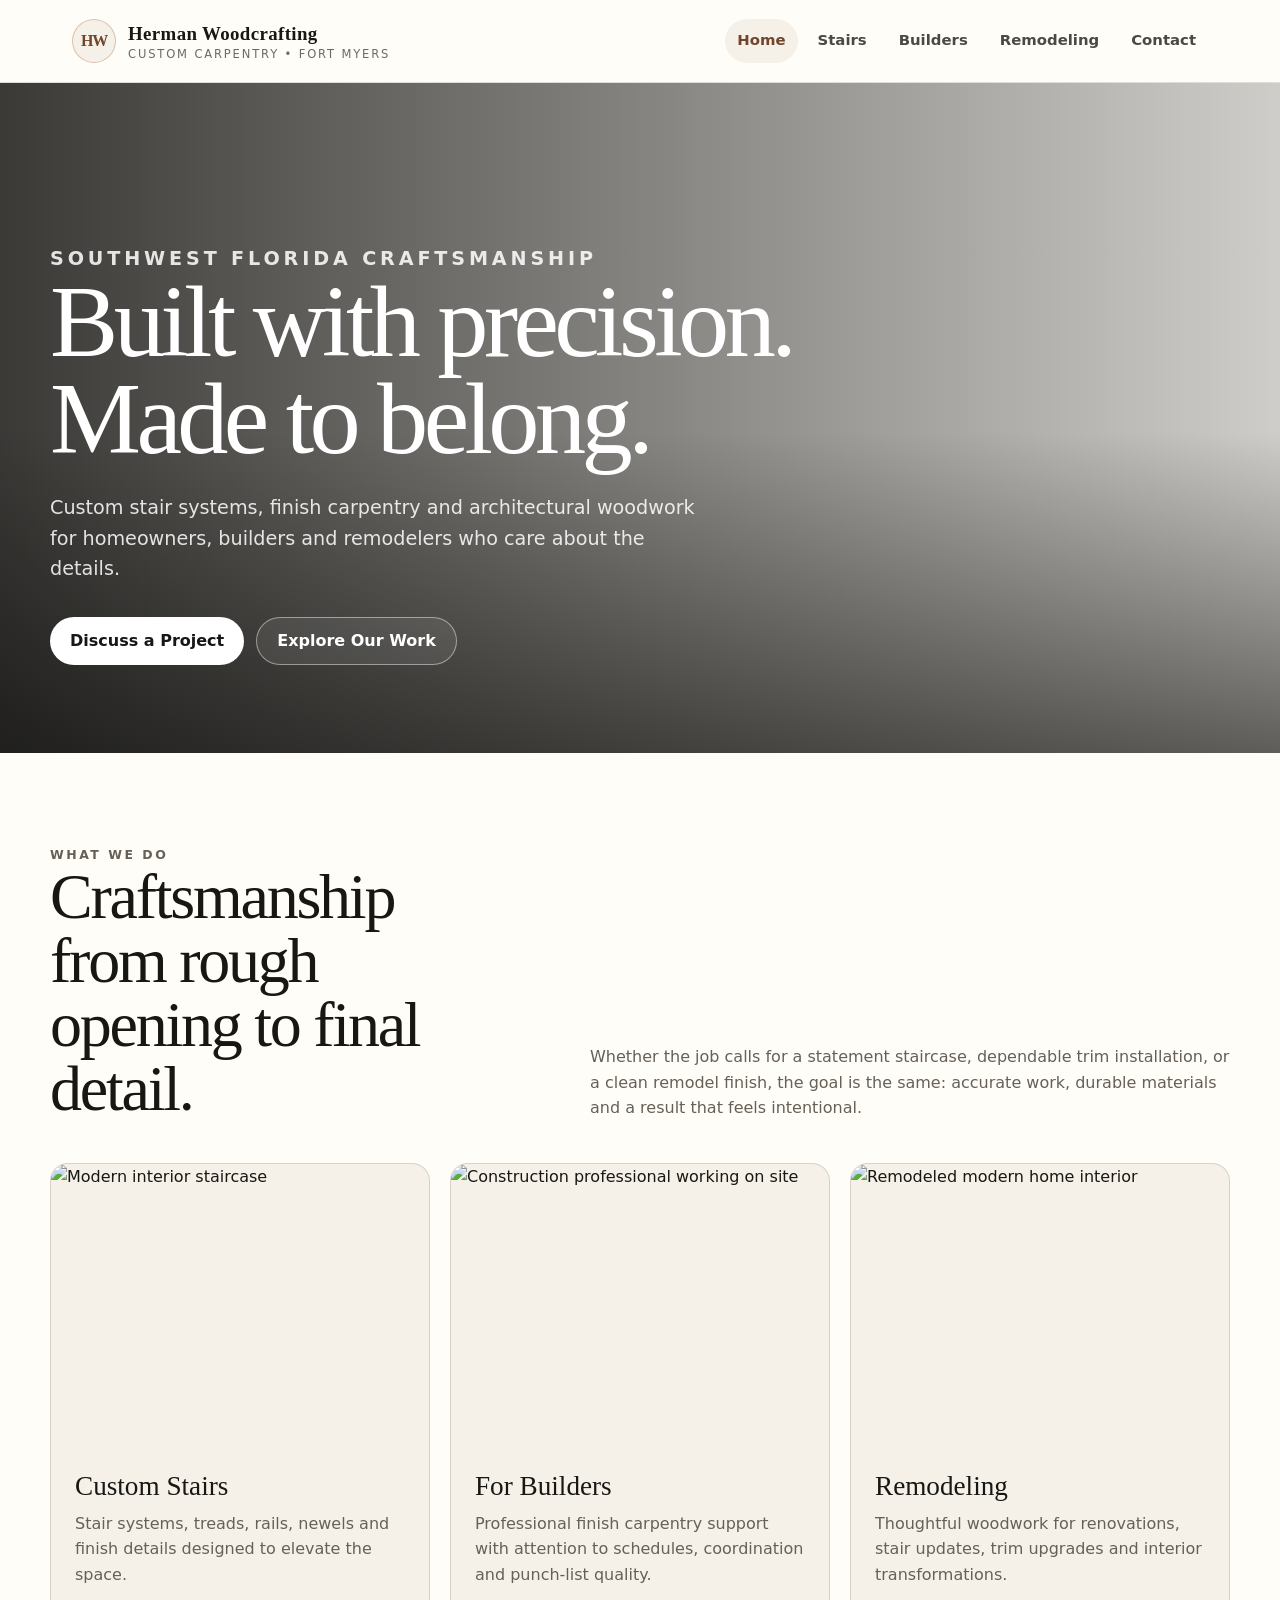
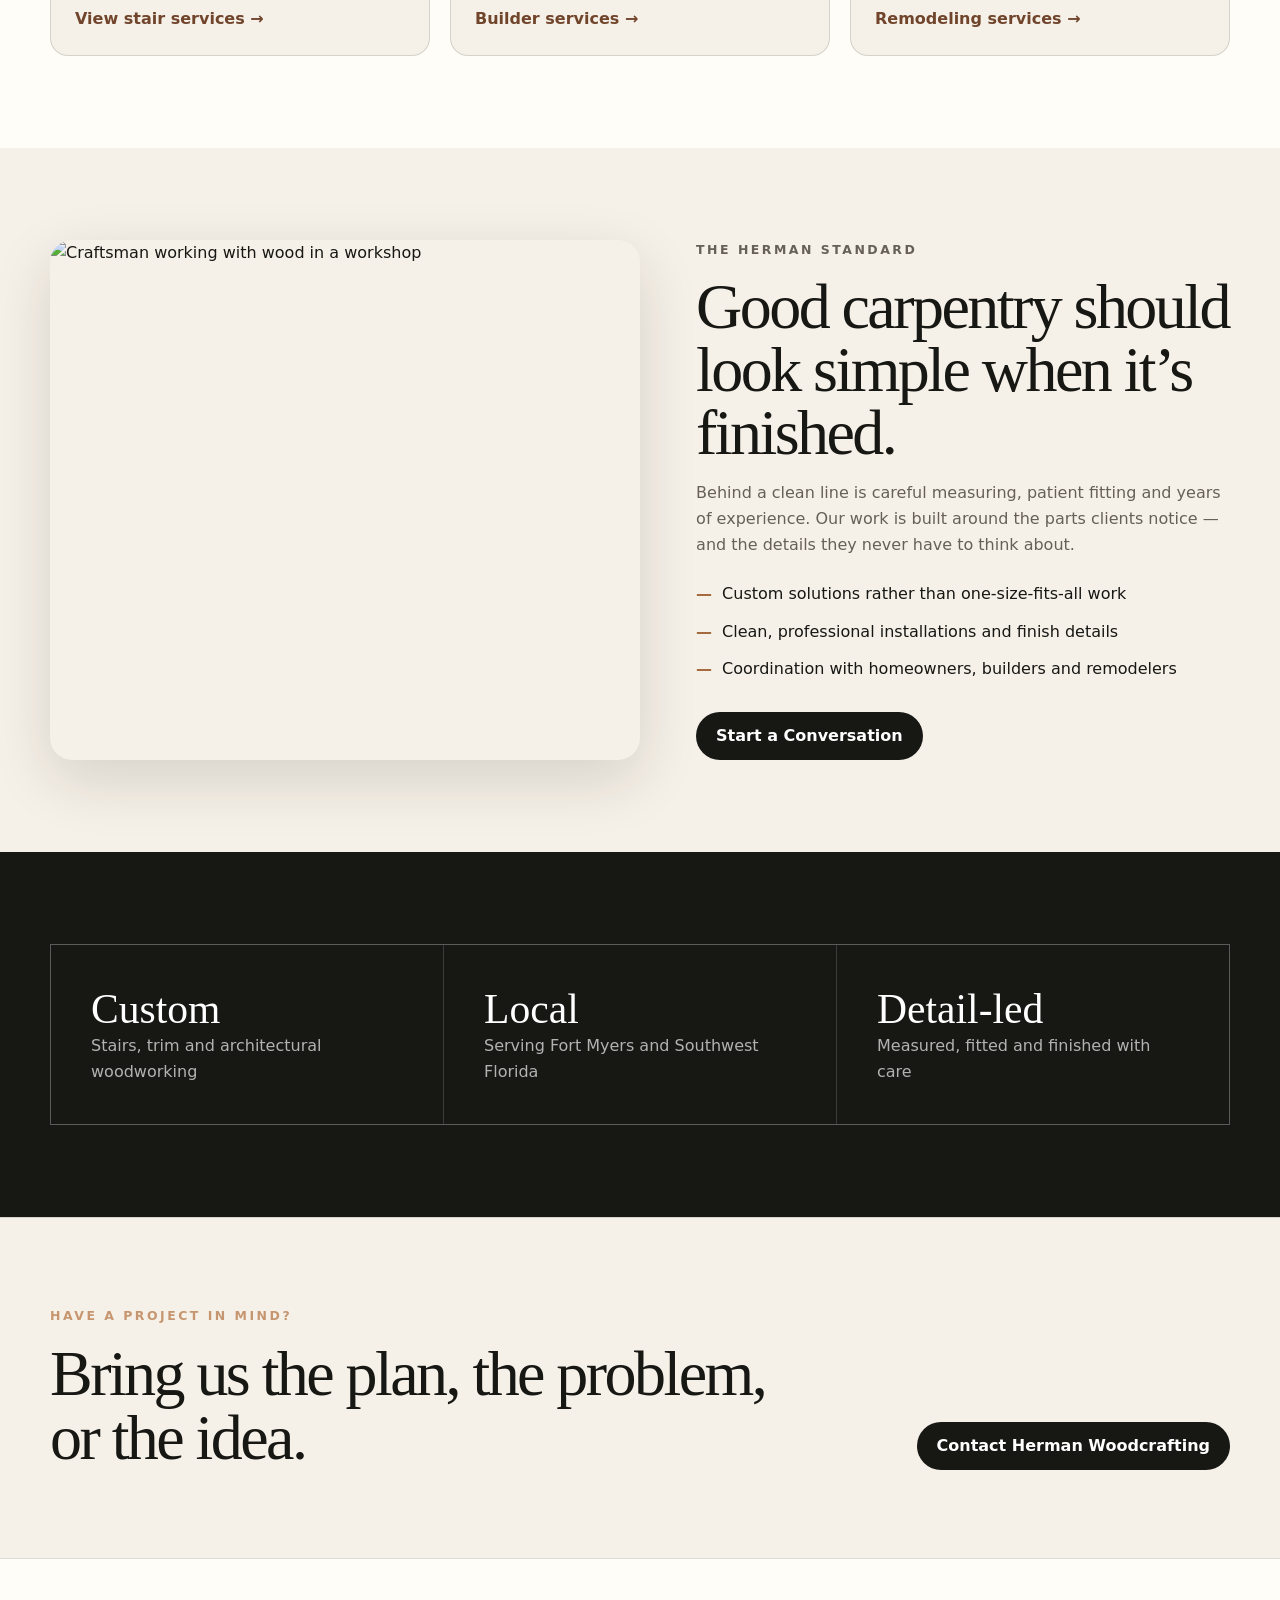
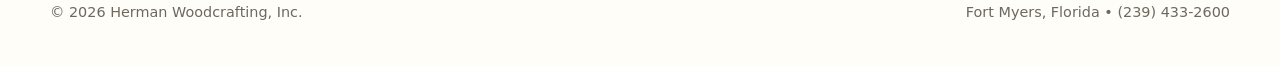
==== index.html @ d4869a50 "added orig files added pages" ====
<!doctype html>
<html lang="en">
<head>
  <meta charset="utf-8">
  <meta name="viewport" content="width=device-width, initial-scale=1">
  <meta name="description" content="Herman Woodcrafting — custom stairs, finish carpentry and woodworking in Southwest Florida.">
  <title>Herman Woodcrafting | Custom Stairs & Finish Carpentry</title>
  <link rel="stylesheet" href="styles.css">
</head>
<body>
<header class="site-header">
  <div class="header-inner">
    <a class="brand" href="index.html" aria-label="Herman Woodcrafting home">
      <span class="brand-mark">HW</span>
      <span class="brand-copy"><strong>Herman Woodcrafting</strong><span>Custom Carpentry • Fort Myers</span></span>
    </a>
    <button class="menu-btn" aria-label="Toggle navigation" aria-expanded="false">Menu</button>
    <nav class="nav" aria-label="Primary navigation">
      <a class="active" href="index.html">Home</a><a href="stairs.html">Stairs</a><a href="builders.html">Builders</a><a href="remodeling.html">Remodeling</a><a href="contact.html">Contact</a>
    </nav>
  </div>
</header>

<main>
  <section class="hero">
    <div class="hero-inner">
      <p class="eyebrow">Southwest Florida craftsmanship</p>
      <h1>Built with precision. Made to belong.</h1>
      <p>Custom stair systems, finish carpentry and architectural woodwork for homeowners, builders and remodelers who care about the details.</p>
      <div class="cta-row"><a class="btn btn-primary" href="contact.html">Discuss a Project</a><a class="btn btn-secondary" href="stairs.html">Explore Our Work</a></div>
    </div>
  </section>

  <section class="section">
    <div class="section-inner">
      <div class="section-head"><div><p class="eyebrow">What we do</p><h2>Craftsmanship from rough opening to final detail.</h2></div><p>Whether the job calls for a statement staircase, dependable trim installation, or a clean remodel finish, the goal is the same: accurate work, durable materials and a result that feels intentional.</p></div>
      <div class="grid-3">
        <article class="card"><img class="card-img" src="https://images.unsplash.com/photo-1600566753190-17f0baa2a6c3?auto=format&fit=crop&w=1200&q=82" alt="Modern interior staircase"><div class="card-body"><h3>Custom Stairs</h3><p>Stair systems, treads, rails, newels and finish details designed to elevate the space.</p><a class="card-link" href="stairs.html">View stair services →</a></div></article>
        <article class="card"><img class="card-img" src="https://images.unsplash.com/photo-1504307651254-35680f356dfd?auto=format&fit=crop&w=1200&q=82" alt="Construction professional working on site"><div class="card-body"><h3>For Builders</h3><p>Professional finish carpentry support with attention to schedules, coordination and punch-list quality.</p><a class="card-link" href="builders.html">Builder services →</a></div></article>
        <article class="card"><img class="card-img" src="https://images.unsplash.com/photo-1600585154340-be6161a56a0c?auto=format&fit=crop&w=1200&q=82" alt="Remodeled modern home interior"><div class="card-body"><h3>Remodeling</h3><p>Thoughtful woodwork for renovations, stair updates, trim upgrades and interior transformations.</p><a class="card-link" href="remodeling.html">Remodeling services →</a></div></article>
      </div>
    </div>
  </section>

  <section class="section" style="background:var(--cream)">
    <div class="section-inner split">
      <img class="split-img" src="https://images.unsplash.com/photo-1452860606245-08befc0ff44b?auto=format&fit=crop&w=1400&q=86" alt="Craftsman working with wood in a workshop">
      <div><p class="eyebrow">The Herman standard</p><h2>Good carpentry should look simple when it’s finished.</h2><p>Behind a clean line is careful measuring, patient fitting and years of experience. Our work is built around the parts clients notice — and the details they never have to think about.</p><div class="checks"><span>Custom solutions rather than one-size-fits-all work</span><span>Clean, professional installations and finish details</span><span>Coordination with homeowners, builders and remodelers</span></div><a class="btn btn-dark" href="contact.html">Start a Conversation</a></div>
    </div>
  </section>

  <section class="section stats"><div class="section-inner stat-grid"><div class="stat"><strong>Custom</strong><span>Stairs, trim and architectural woodworking</span></div><div class="stat"><strong>Local</strong><span>Serving Fort Myers and Southwest Florida</span></div><div class="stat"><strong>Detail-led</strong><span>Measured, fitted and finished with care</span></div></div></section>
</main>

<section class="cta-band"><div class="cta-box"><div><p class="eyebrow">Have a project in mind?</p><h2>Bring us the plan, the problem, or the idea.</h2></div><a class="btn btn-dark" href="contact.html">Contact Herman Woodcrafting</a></div></section>
<footer><div class="footer-inner"><span>© <span data-year></span> Herman Woodcrafting, Inc.</span><span>Fort Myers, Florida • (239) 433-2600</span></div></footer>
<script src="script.js"></script>
</body>
</html>
---- styles.css ----
:root {
  --ink: #171714;
  --cream: #f6f1e8;
  --paper: #fffdf8;
  --oak: #a56b3f;
  --oak-dark: #70452c;
  --sage: #626b5c;
  --line: rgba(23, 23, 20, .14);
  --shadow: 0 20px 60px rgba(30, 22, 16, .14);
}

* { box-sizing: border-box; }
html { scroll-behavior: smooth; }
body {
  margin: 0;
  color: var(--ink);
  background: var(--paper);
  font-family: Inter, ui-sans-serif, system-ui, -apple-system, BlinkMacSystemFont, "Segoe UI", sans-serif;
  line-height: 1.6;
}
a { color: inherit; text-decoration: none; }
img { display: block; width: 100%; }

.site-header {
  position: sticky;
  top: 0;
  z-index: 20;
  background: rgba(255, 253, 248, .94);
  backdrop-filter: blur(14px);
  border-bottom: 1px solid var(--line);
}
.header-inner {
  max-width: 1180px;
  margin: 0 auto;
  min-height: 82px;
  padding: 0 22px;
  display: flex;
  align-items: center;
  justify-content: space-between;
  gap: 24px;
}
.brand { display: inline-flex; align-items: center; gap: 12px; }
.brand-mark {
  width: 44px;
  height: 44px;
  display: grid;
  place-items: center;
  border: 1px solid rgba(165, 107, 63, .35);
  background: var(--cream);
  border-radius: 50%;
  font-family: Georgia, serif;
  font-weight: 700;
  letter-spacing: -.08em;
  color: var(--oak-dark);
}
.brand-copy strong,
.brand-copy span { display: block; }
.brand-copy strong { font-family: Georgia, serif; font-size: 1.18rem; letter-spacing: .02em; }
.brand-copy span { margin-top: -4px; color: #6f6a61; font-size: .72rem; letter-spacing: .16em; text-transform: uppercase; }

.nav { display: flex; align-items: center; gap: 8px; }
.nav a {
  padding: 10px 12px;
  border-radius: 999px;
  color: #4c4943;
  font-size: .93rem;
  font-weight: 600;
}
.nav a:hover, .nav a.active { background: var(--cream); color: var(--oak-dark); }
.menu-btn {
  display: none;
  appearance: none;
  border: 1px solid var(--line);
  background: var(--paper);
  border-radius: 10px;
  padding: 9px 11px;
  font-size: 1rem;
}

.hero {
  min-height: 670px;
  position: relative;
  display: grid;
  align-items: end;
  color: #fff;
  overflow: hidden;
  background:
    linear-gradient(90deg, rgba(15, 14, 12, .82) 0%, rgba(15, 14, 12, .51) 50%, rgba(15, 14, 12, .20) 100%),
    url('https://images.unsplash.com/photo-1505798577917-a65157d3320a?auto=format&fit=crop&w=2200&q=86') center/cover no-repeat;
}
.hero::after {
  content: '';
  position: absolute;
  inset: 0;
  background: linear-gradient(0deg, rgba(12, 12, 10, .58), transparent 48%);
  pointer-events: none;
}
.hero-inner {
  position: relative;
  z-index: 2;
  width: min(1180px, calc(100% - 44px));
  margin: 0 auto;
  padding: 130px 0 88px;
}
.eyebrow {
  margin: 0 0 16px;
  color: #c5966f;
  font-size: .78rem;
  font-weight: 800;
  letter-spacing: .2em;
  text-transform: uppercase;
}
.hero h1, .page-hero h1 {
  margin: 0;
  max-width: 780px;
  font-family: Georgia, 'Times New Roman', serif;
  font-weight: 500;
  font-size: clamp(3.2rem, 8vw, 6.8rem);
  line-height: .94;
  letter-spacing: -.045em;
}
.hero p {
  max-width: 650px;
  margin: 26px 0 0;
  color: rgba(255,255,255,.86);
  font-size: clamp(1rem, 2vw, 1.2rem);
}
.cta-row { display: flex; flex-wrap: wrap; gap: 12px; margin-top: 32px; }
.btn {
  display: inline-flex;
  align-items: center;
  justify-content: center;
  min-height: 48px;
  padding: 0 20px;
  border-radius: 999px;
  font-weight: 750;
  transition: transform .2s ease, background .2s ease;
}
.btn:hover { transform: translateY(-2px); }
.btn-primary { background: #fff; color: var(--ink); }
.btn-secondary { border: 1px solid rgba(255,255,255,.45); color: #fff; background: rgba(255,255,255,.08); }
.btn-dark { background: var(--ink); color: #fff; }

.section { padding: 92px 22px; }
.section-inner { max-width: 1180px; margin: 0 auto; }
.section-head { display: grid; grid-template-columns: .8fr 1.2fr; gap: 40px; align-items: end; margin-bottom: 42px; }
.section-head h2 { margin: 0; font: 500 clamp(2.2rem, 5vw, 4.2rem)/1 Georgia, serif; letter-spacing: -.035em; }
.section-head p { margin: 0; color: #666057; max-width: 640px; justify-self: end; }

.grid-3 { display: grid; grid-template-columns: repeat(3, 1fr); gap: 20px; }
.card {
  background: var(--cream);
  border: 1px solid var(--line);
  border-radius: 18px;
  overflow: hidden;
}
.card-img { aspect-ratio: 4/3; object-fit: cover; }
.card-body { padding: 24px; }
.card h3 { margin: 0 0 8px; font: 500 1.7rem/1.15 Georgia, serif; }
.card p { margin: 0; color: #666057; }
.card-link { display: inline-flex; margin-top: 18px; color: var(--oak-dark); font-weight: 800; }

.split {
  display: grid;
  grid-template-columns: 1.05fr .95fr;
  gap: 56px;
  align-items: center;
}
.split-img { border-radius: 22px; min-height: 520px; height: 100%; object-fit: cover; box-shadow: var(--shadow); }
.split h2 { margin: 0; font: 500 clamp(2.4rem, 5vw, 4.8rem)/.98 Georgia, serif; letter-spacing: -.04em; }
.split p { color: #666057; }
.checks { display: grid; gap: 12px; margin: 24px 0 30px; }
.checks span { display: flex; gap: 10px; align-items: flex-start; }
.checks span::before { content: '—'; color: var(--oak); font-weight: 800; }

.stats { background: var(--ink); color: #fff; }
.stat-grid { display: grid; grid-template-columns: repeat(3, 1fr); gap: 1px; background: rgba(255,255,255,.16); border: 1px solid rgba(255,255,255,.16); }
.stat { background: var(--ink); padding: 40px; }
.stat strong { display: block; font: 500 2.6rem Georgia, serif; }
.stat span { color: rgba(255,255,255,.67); }

.page-hero {
  color: #fff;
  min-height: 430px;
  display: grid;
  align-items: end;
  padding: 70px 22px;
  background:
    linear-gradient(90deg, rgba(15,14,12,.79), rgba(15,14,12,.25)),
    var(--page-image) center/cover no-repeat;
}
.page-hero .inner { width: min(1180px, 100%); margin: 0 auto; }
.page-hero h1 { font-size: clamp(3rem, 7vw, 5.7rem); }
.page-hero p { max-width: 650px; color: rgba(255,255,255,.82); font-size: 1.1rem; }

.gallery { display: grid; grid-template-columns: 1.2fr .8fr .8fr; gap: 14px; }
.gallery img { height: 360px; object-fit: cover; border-radius: 16px; }
.gallery img:first-child { height: 734px; grid-row: span 2; }

.contact-wrap { display: grid; grid-template-columns: .9fr 1.1fr; gap: 48px; }
.contact-card { background: var(--cream); border: 1px solid var(--line); border-radius: 20px; padding: 32px; }
.contact-card h2 { margin-top: 0; font: 500 2.4rem Georgia, serif; }
.contact-meta { display: grid; gap: 18px; margin-top: 24px; }
.contact-meta small { display: block; color: #7a746b; text-transform: uppercase; letter-spacing: .12em; font-weight: 800; }
.contact-meta a, .contact-meta span { font-size: 1.05rem; }
.form { display: grid; gap: 14px; }
.form label { display: grid; gap: 7px; font-size: .9rem; font-weight: 700; }
.form input, .form textarea, .form select {
  width: 100%;
  border: 1px solid var(--line);
  border-radius: 12px;
  padding: 13px 14px;
  background: #fff;
  font: inherit;
}
.form textarea { min-height: 150px; resize: vertical; }
.form-note { color: #777168; font-size: .86rem; }

.cta-band { padding: 88px 22px; background: var(--cream); border-top: 1px solid var(--line); }
.cta-box { max-width: 1180px; margin: 0 auto; display: flex; justify-content: space-between; align-items: end; gap: 40px; }
.cta-box h2 { margin: 0; max-width: 750px; font: 500 clamp(2.5rem, 5vw, 4.6rem)/1 Georgia, serif; letter-spacing: -.04em; }

footer { padding: 42px 22px; border-top: 1px solid var(--line); }
.footer-inner { max-width: 1180px; margin: 0 auto; display: flex; justify-content: space-between; gap: 30px; color: #6e685f; font-size: .9rem; }

@media (max-width: 840px) {
  .menu-btn { display: block; }
  .nav {
    display: none;
    position: absolute;
    top: 74px;
    left: 16px;
    right: 16px;
    padding: 12px;
    border: 1px solid var(--line);
    border-radius: 14px;
    background: var(--paper);
    box-shadow: var(--shadow);
    flex-direction: column;
    align-items: stretch;
  }
  .nav.open { display: flex; }
  .nav a { border-radius: 9px; }
  .hero { min-height: 610px; }
  .section-head, .split, .contact-wrap { grid-template-columns: 1fr; }
  .section-head p { justify-self: start; }
  .grid-3 { grid-template-columns: 1fr; }
  .stat-grid { grid-template-columns: 1fr; }
  .gallery { grid-template-columns: 1fr 1fr; }
  .gallery img, .gallery img:first-child { height: 300px; grid-row: auto; }
  .gallery img:first-child { grid-column: 1 / -1; }
  .cta-box, .footer-inner { align-items: flex-start; flex-direction: column; }
}

@media (max-width: 520px) {
  .brand-copy span { display: none; }
  .hero-inner { width: min(100% - 32px, 1180px); padding-bottom: 60px; }
  .section { padding: 70px 16px; }
  .gallery { grid-template-columns: 1fr; }
  .gallery img, .gallery img:first-child { height: 260px; grid-column: auto; }
}
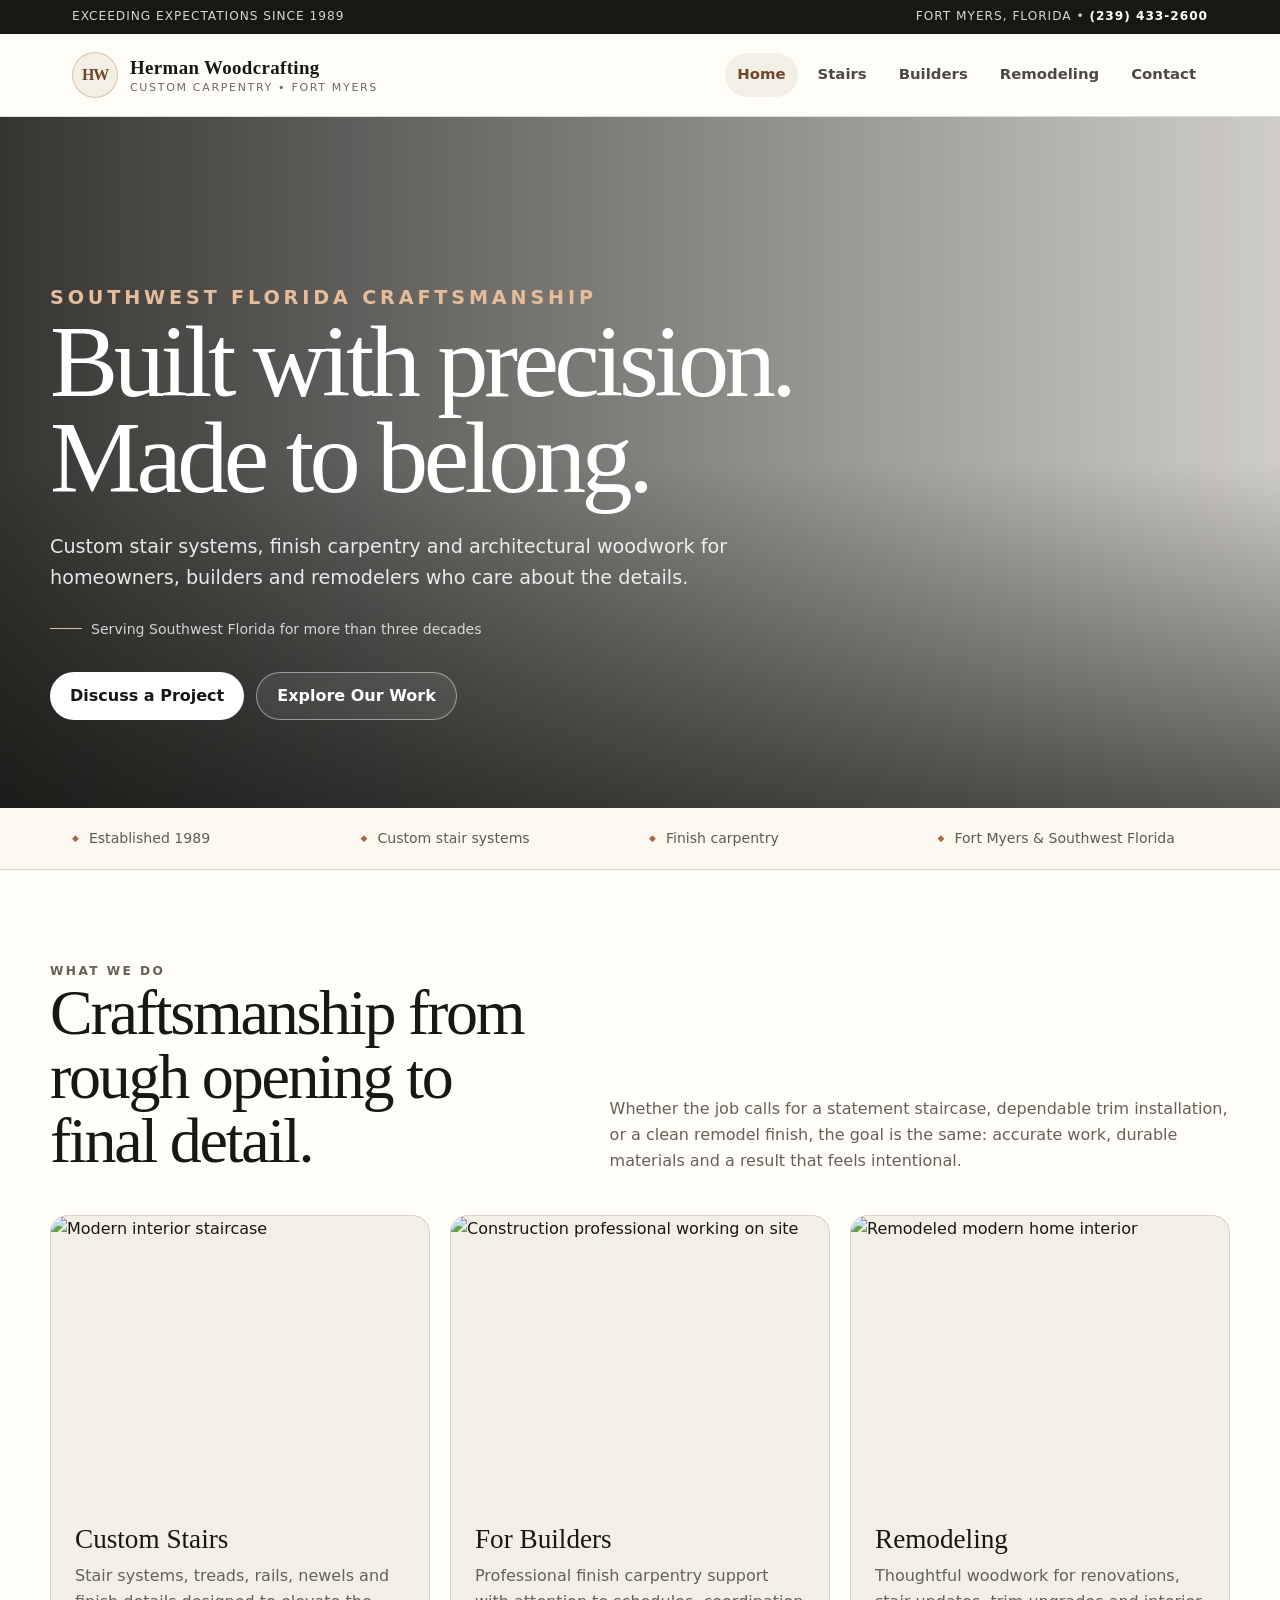
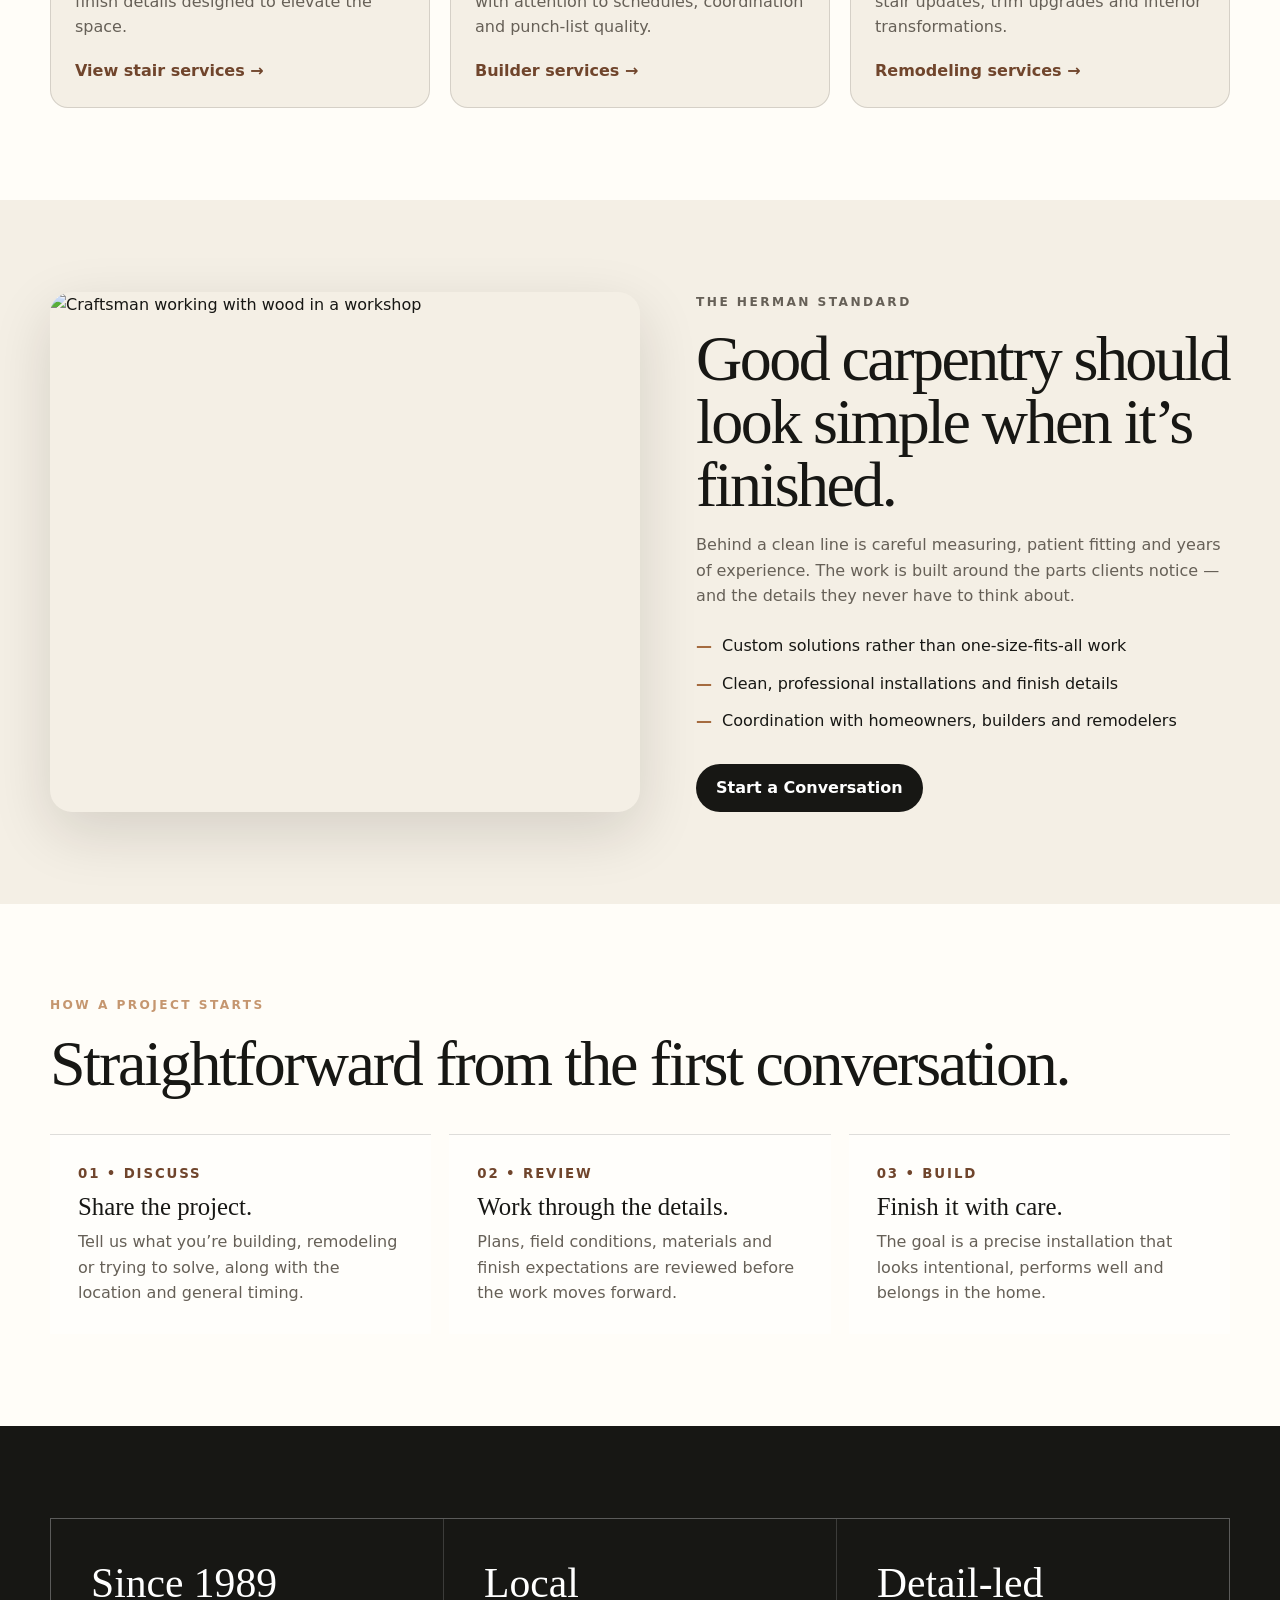
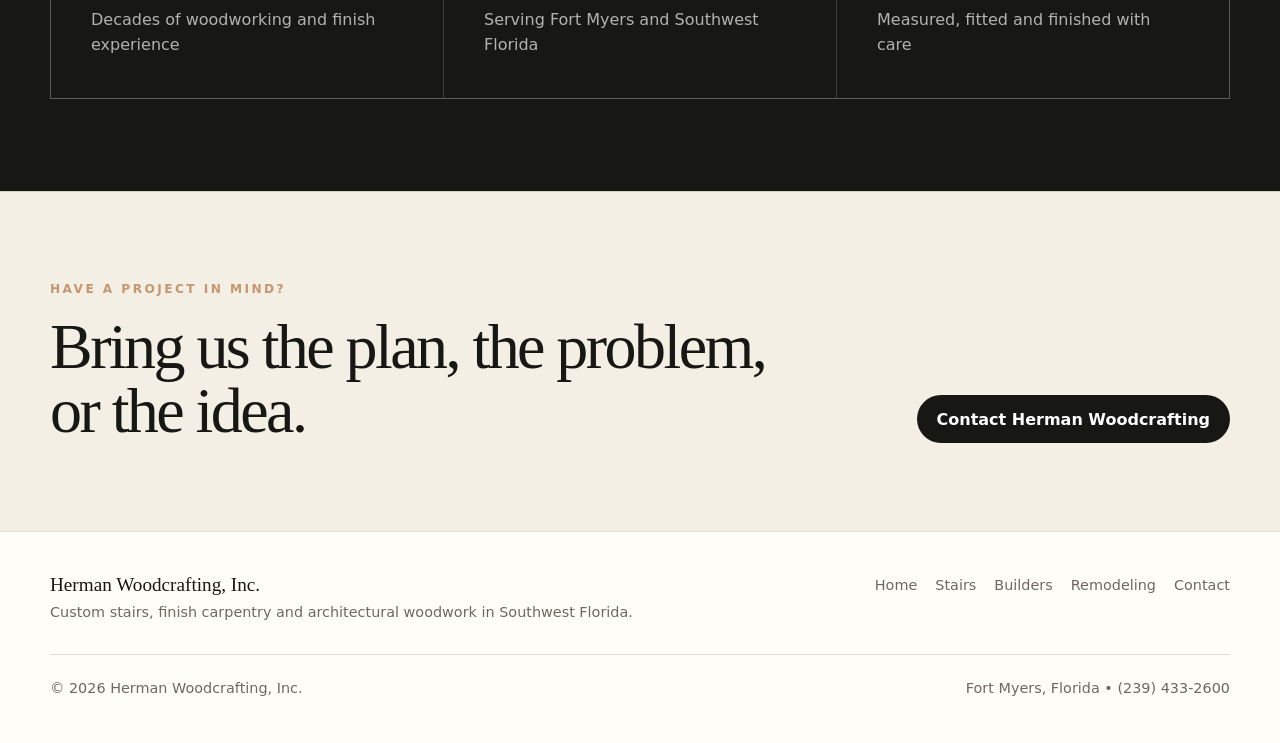
==== commit 730935ae: "V2 update used a project inside chatgpt" ====
--- a/index.html
+++ b/index.html
@@ -3,31 +3,43 @@
 <head>
   <meta charset="utf-8">
   <meta name="viewport" content="width=device-width, initial-scale=1">
-  <meta name="description" content="Herman Woodcrafting — custom stairs, finish carpentry and woodworking in Southwest Florida.">
+  <meta name="description" content="Herman Woodcrafting — custom stairs, finish carpentry and woodworking in Southwest Florida. Exceeding expectations since 1989.">
   <title>Herman Woodcrafting | Custom Stairs & Finish Carpentry</title>
   <link rel="stylesheet" href="styles.css">
 </head>
 <body>
+<div class="topbar"><div class="topbar-inner"><span>Exceeding expectations since 1989</span><span>Fort Myers, Florida • <a href="tel:+12394332600">(239) 433-2600</a></span></div></div>
 <header class="site-header">
   <div class="header-inner">
     <a class="brand" href="index.html" aria-label="Herman Woodcrafting home">
       <span class="brand-mark">HW</span>
       <span class="brand-copy"><strong>Herman Woodcrafting</strong><span>Custom Carpentry • Fort Myers</span></span>
     </a>
-    <button class="menu-btn" aria-label="Toggle navigation" aria-expanded="false">Menu</button>
-    <nav class="nav" aria-label="Primary navigation">
+    <button class="menu-btn" aria-label="Toggle navigation" aria-expanded="false" aria-controls="primary-nav">Menu</button>
+    <nav class="nav" id="primary-nav" aria-label="Primary navigation">
       <a class="active" href="index.html">Home</a><a href="stairs.html">Stairs</a><a href="builders.html">Builders</a><a href="remodeling.html">Remodeling</a><a href="contact.html">Contact</a>
     </nav>
   </div>
 </header>
 
 <main>
+  <!-- STOCK IMAGE: replace hero background in styles.css with a Herman project photo later. -->
   <section class="hero">
     <div class="hero-inner">
       <p class="eyebrow">Southwest Florida craftsmanship</p>
       <h1>Built with precision. Made to belong.</h1>
       <p>Custom stair systems, finish carpentry and architectural woodwork for homeowners, builders and remodelers who care about the details.</p>
+      <span class="hero-badge">Serving Southwest Florida for more than three decades</span>
       <div class="cta-row"><a class="btn btn-primary" href="contact.html">Discuss a Project</a><a class="btn btn-secondary" href="stairs.html">Explore Our Work</a></div>
+    </div>
+  </section>
+
+  <section class="trust-strip" aria-label="Herman Woodcrafting highlights">
+    <div class="trust-inner">
+      <div class="trust-item">Established 1989</div>
+      <div class="trust-item">Custom stair systems</div>
+      <div class="trust-item">Finish carpentry</div>
+      <div class="trust-item">Fort Myers & Southwest Florida</div>
     </div>
   </section>
 
@@ -35,8 +47,11 @@
     <div class="section-inner">
       <div class="section-head"><div><p class="eyebrow">What we do</p><h2>Craftsmanship from rough opening to final detail.</h2></div><p>Whether the job calls for a statement staircase, dependable trim installation, or a clean remodel finish, the goal is the same: accurate work, durable materials and a result that feels intentional.</p></div>
       <div class="grid-3">
+        <!-- STOCK IMAGE: replace with Herman stair project photo. -->
         <article class="card"><img class="card-img" src="https://images.unsplash.com/photo-1600566753190-17f0baa2a6c3?auto=format&fit=crop&w=1200&q=82" alt="Modern interior staircase"><div class="card-body"><h3>Custom Stairs</h3><p>Stair systems, treads, rails, newels and finish details designed to elevate the space.</p><a class="card-link" href="stairs.html">View stair services →</a></div></article>
+        <!-- STOCK IMAGE: replace with Herman builder-project photo. -->
         <article class="card"><img class="card-img" src="https://images.unsplash.com/photo-1504307651254-35680f356dfd?auto=format&fit=crop&w=1200&q=82" alt="Construction professional working on site"><div class="card-body"><h3>For Builders</h3><p>Professional finish carpentry support with attention to schedules, coordination and punch-list quality.</p><a class="card-link" href="builders.html">Builder services →</a></div></article>
+        <!-- STOCK IMAGE: replace with Herman remodeling project photo. -->
         <article class="card"><img class="card-img" src="https://images.unsplash.com/photo-1600585154340-be6161a56a0c?auto=format&fit=crop&w=1200&q=82" alt="Remodeled modern home interior"><div class="card-body"><h3>Remodeling</h3><p>Thoughtful woodwork for renovations, stair updates, trim upgrades and interior transformations.</p><a class="card-link" href="remodeling.html">Remodeling services →</a></div></article>
       </div>
     </div>
@@ -44,16 +59,29 @@
 
   <section class="section" style="background:var(--cream)">
     <div class="section-inner split">
+      <!-- STOCK IMAGE: ideal future replacement is a candid workshop or installation photo. -->
       <img class="split-img" src="https://images.unsplash.com/photo-1452860606245-08befc0ff44b?auto=format&fit=crop&w=1400&q=86" alt="Craftsman working with wood in a workshop">
-      <div><p class="eyebrow">The Herman standard</p><h2>Good carpentry should look simple when it’s finished.</h2><p>Behind a clean line is careful measuring, patient fitting and years of experience. Our work is built around the parts clients notice — and the details they never have to think about.</p><div class="checks"><span>Custom solutions rather than one-size-fits-all work</span><span>Clean, professional installations and finish details</span><span>Coordination with homeowners, builders and remodelers</span></div><a class="btn btn-dark" href="contact.html">Start a Conversation</a></div>
+      <div><p class="eyebrow">The Herman standard</p><h2>Good carpentry should look simple when it’s finished.</h2><p>Behind a clean line is careful measuring, patient fitting and years of experience. The work is built around the parts clients notice — and the details they never have to think about.</p><div class="checks"><span>Custom solutions rather than one-size-fits-all work</span><span>Clean, professional installations and finish details</span><span>Coordination with homeowners, builders and remodelers</span></div><a class="btn btn-dark" href="contact.html">Start a Conversation</a></div>
     </div>
   </section>
 
-  <section class="section stats"><div class="section-inner stat-grid"><div class="stat"><strong>Custom</strong><span>Stairs, trim and architectural woodworking</span></div><div class="stat"><strong>Local</strong><span>Serving Fort Myers and Southwest Florida</span></div><div class="stat"><strong>Detail-led</strong><span>Measured, fitted and finished with care</span></div></div></section>
+  <section class="section">
+    <div class="section-inner">
+      <p class="eyebrow">How a project starts</p>
+      <h2 class="content-heading">Straightforward from the first conversation.</h2>
+      <div class="process-grid">
+        <article class="process-step"><small>01 • Discuss</small><h3>Share the project.</h3><p>Tell us what you’re building, remodeling or trying to solve, along with the location and general timing.</p></article>
+        <article class="process-step"><small>02 • Review</small><h3>Work through the details.</h3><p>Plans, field conditions, materials and finish expectations are reviewed before the work moves forward.</p></article>
+        <article class="process-step"><small>03 • Build</small><h3>Finish it with care.</h3><p>The goal is a precise installation that looks intentional, performs well and belongs in the home.</p></article>
+      </div>
+    </div>
+  </section>
+
+  <section class="section stats"><div class="section-inner stat-grid"><div class="stat"><strong>Since 1989</strong><span>Decades of woodworking and finish experience</span></div><div class="stat"><strong>Local</strong><span>Serving Fort Myers and Southwest Florida</span></div><div class="stat"><strong>Detail-led</strong><span>Measured, fitted and finished with care</span></div></div></section>
 </main>
 
 <section class="cta-band"><div class="cta-box"><div><p class="eyebrow">Have a project in mind?</p><h2>Bring us the plan, the problem, or the idea.</h2></div><a class="btn btn-dark" href="contact.html">Contact Herman Woodcrafting</a></div></section>
-<footer><div class="footer-inner"><span>© <span data-year></span> Herman Woodcrafting, Inc.</span><span>Fort Myers, Florida • (239) 433-2600</span></div></footer>
+<footer><div class="footer-inner"><div class="footer-brand"><strong>Herman Woodcrafting, Inc.</strong><span>Custom stairs, finish carpentry and architectural woodwork in Southwest Florida.</span></div><nav class="footer-nav" aria-label="Footer navigation"><a href="index.html">Home</a><a href="stairs.html">Stairs</a><a href="builders.html">Builders</a><a href="remodeling.html">Remodeling</a><a href="contact.html">Contact</a></nav><div class="footer-bottom"><span>© <span data-year></span> Herman Woodcrafting, Inc.</span><span>Fort Myers, Florida • <a href="tel:+12394332600">(239) 433-2600</a></span></div></div></footer>
 <script src="script.js"></script>
 </body>
 </html>
--- a/styles.css
+++ b/styles.css
@@ -1,12 +1,15 @@
 :root {
   --ink: #171714;
-  --cream: #f6f1e8;
+  --ink-soft: #2a2925;
+  --cream: #f4efe5;
   --paper: #fffdf8;
   --oak: #a56b3f;
   --oak-dark: #70452c;
   --sage: #626b5c;
+  --muted: #6f6a61;
   --line: rgba(23, 23, 20, .14);
   --shadow: 0 20px 60px rgba(30, 22, 16, .14);
+  --radius: 18px;
 }
 
 * { box-sizing: border-box; }
@@ -17,15 +20,36 @@
   background: var(--paper);
   font-family: Inter, ui-sans-serif, system-ui, -apple-system, BlinkMacSystemFont, "Segoe UI", sans-serif;
   line-height: 1.6;
+  -webkit-font-smoothing: antialiased;
 }
 a { color: inherit; text-decoration: none; }
 img { display: block; width: 100%; }
+button, input, textarea, select { font: inherit; }
+
+.topbar {
+  background: var(--ink);
+  color: rgba(255,255,255,.82);
+  font-size: .76rem;
+  letter-spacing: .08em;
+  text-transform: uppercase;
+}
+.topbar-inner {
+  max-width: 1180px;
+  min-height: 34px;
+  margin: 0 auto;
+  padding: 7px 22px;
+  display: flex;
+  justify-content: space-between;
+  align-items: center;
+  gap: 20px;
+}
+.topbar a { color: #fff; font-weight: 750; }
 
 .site-header {
   position: sticky;
   top: 0;
   z-index: 20;
-  background: rgba(255, 253, 248, .94);
+  background: rgba(255, 253, 248, .95);
   backdrop-filter: blur(14px);
   border-bottom: 1px solid var(--line);
 }
@@ -41,8 +65,8 @@
 }
 .brand { display: inline-flex; align-items: center; gap: 12px; }
 .brand-mark {
-  width: 44px;
-  height: 44px;
+  width: 46px;
+  height: 46px;
   display: grid;
   place-items: center;
   border: 1px solid rgba(165, 107, 63, .35);
@@ -56,7 +80,7 @@
 .brand-copy strong,
 .brand-copy span { display: block; }
 .brand-copy strong { font-family: Georgia, serif; font-size: 1.18rem; letter-spacing: .02em; }
-.brand-copy span { margin-top: -4px; color: #6f6a61; font-size: .72rem; letter-spacing: .16em; text-transform: uppercase; }
+.brand-copy span { margin-top: -4px; color: var(--muted); font-size: .69rem; letter-spacing: .15em; text-transform: uppercase; }
 
 .nav { display: flex; align-items: center; gap: 8px; }
 .nav a {
@@ -64,7 +88,7 @@
   border-radius: 999px;
   color: #4c4943;
   font-size: .93rem;
-  font-weight: 600;
+  font-weight: 650;
 }
 .nav a:hover, .nav a.active { background: var(--cream); color: var(--oak-dark); }
 .menu-btn {
@@ -72,27 +96,29 @@
   appearance: none;
   border: 1px solid var(--line);
   background: var(--paper);
+  color: var(--ink);
   border-radius: 10px;
-  padding: 9px 11px;
-  font-size: 1rem;
+  padding: 9px 12px;
+  font-weight: 700;
+  cursor: pointer;
 }
 
 .hero {
-  min-height: 670px;
+  min-height: 690px;
   position: relative;
   display: grid;
   align-items: end;
   color: #fff;
   overflow: hidden;
   background:
-    linear-gradient(90deg, rgba(15, 14, 12, .82) 0%, rgba(15, 14, 12, .51) 50%, rgba(15, 14, 12, .20) 100%),
+    linear-gradient(90deg, rgba(15, 14, 12, .84) 0%, rgba(15, 14, 12, .52) 50%, rgba(15, 14, 12, .20) 100%),
     url('https://images.unsplash.com/photo-1505798577917-a65157d3320a?auto=format&fit=crop&w=2200&q=86') center/cover no-repeat;
 }
 .hero::after {
   content: '';
   position: absolute;
   inset: 0;
-  background: linear-gradient(0deg, rgba(12, 12, 10, .58), transparent 48%);
+  background: linear-gradient(0deg, rgba(12, 12, 10, .62), transparent 50%);
   pointer-events: none;
 }
 .hero-inner {
@@ -100,19 +126,20 @@
   z-index: 2;
   width: min(1180px, calc(100% - 44px));
   margin: 0 auto;
-  padding: 130px 0 88px;
+  padding: 140px 0 88px;
 }
 .eyebrow {
   margin: 0 0 16px;
   color: #c5966f;
-  font-size: .78rem;
+  font-size: .76rem;
   font-weight: 800;
   letter-spacing: .2em;
   text-transform: uppercase;
 }
+.hero .eyebrow, .page-hero .eyebrow { color: #e6bd9b; }
 .hero h1, .page-hero h1 {
   margin: 0;
-  max-width: 780px;
+  max-width: 820px;
   font-family: Georgia, 'Times New Roman', serif;
   font-weight: 500;
   font-size: clamp(3.2rem, 8vw, 6.8rem);
@@ -120,11 +147,20 @@
   letter-spacing: -.045em;
 }
 .hero p {
-  max-width: 650px;
+  max-width: 680px;
   margin: 26px 0 0;
-  color: rgba(255,255,255,.86);
+  color: rgba(255,255,255,.88);
   font-size: clamp(1rem, 2vw, 1.2rem);
 }
+.hero-badge {
+  display: inline-flex;
+  align-items: center;
+  gap: 9px;
+  margin-top: 24px;
+  color: rgba(255,255,255,.78);
+  font-size: .88rem;
+}
+.hero-badge::before { content: ''; width: 32px; height: 1px; background: #e6bd9b; }
 .cta-row { display: flex; flex-wrap: wrap; gap: 12px; margin-top: 32px; }
 .btn {
   display: inline-flex;
@@ -132,28 +168,49 @@
   justify-content: center;
   min-height: 48px;
   padding: 0 20px;
+  border: 0;
   border-radius: 999px;
   font-weight: 750;
-  transition: transform .2s ease, background .2s ease;
+  cursor: pointer;
+  transition: transform .2s ease, background .2s ease, box-shadow .2s ease;
 }
 .btn:hover { transform: translateY(-2px); }
 .btn-primary { background: #fff; color: var(--ink); }
+.btn-primary:hover { box-shadow: 0 10px 30px rgba(0,0,0,.2); }
 .btn-secondary { border: 1px solid rgba(255,255,255,.45); color: #fff; background: rgba(255,255,255,.08); }
 .btn-dark { background: var(--ink); color: #fff; }
 
+.trust-strip { border-bottom: 1px solid var(--line); background: #fbf8f1; }
+.trust-inner {
+  max-width: 1180px;
+  margin: 0 auto;
+  padding: 19px 22px;
+  display: grid;
+  grid-template-columns: repeat(4, 1fr);
+  gap: 18px;
+}
+.trust-item { display: flex; gap: 10px; align-items: center; color: #5f5a52; font-size: .88rem; }
+.trust-item::before { content: '◆'; color: var(--oak); font-size: .56rem; }
+
 .section { padding: 92px 22px; }
 .section-inner { max-width: 1180px; margin: 0 auto; }
-.section-head { display: grid; grid-template-columns: .8fr 1.2fr; gap: 40px; align-items: end; margin-bottom: 42px; }
-.section-head h2 { margin: 0; font: 500 clamp(2.2rem, 5vw, 4.2rem)/1 Georgia, serif; letter-spacing: -.035em; }
-.section-head p { margin: 0; color: #666057; max-width: 640px; justify-self: end; }
+.section-head { display: grid; grid-template-columns: .9fr 1.1fr; gap: 52px; align-items: end; margin-bottom: 42px; }
+.section-head h2, .content-heading {
+  margin: 0;
+  font: 500 clamp(2.2rem, 5vw, 4.2rem)/1 Georgia, serif;
+  letter-spacing: -.035em;
+}
+.section-head p { margin: 0; color: #666057; max-width: 650px; justify-self: end; }
 
 .grid-3 { display: grid; grid-template-columns: repeat(3, 1fr); gap: 20px; }
 .card {
   background: var(--cream);
   border: 1px solid var(--line);
-  border-radius: 18px;
+  border-radius: var(--radius);
   overflow: hidden;
-}
+  transition: transform .25s ease, box-shadow .25s ease;
+}
+.card:hover { transform: translateY(-4px); box-shadow: 0 18px 45px rgba(30,22,16,.11); }
 .card-img { aspect-ratio: 4/3; object-fit: cover; }
 .card-body { padding: 24px; }
 .card h3 { margin: 0 0 8px; font: 500 1.7rem/1.15 Georgia, serif; }
@@ -173,6 +230,12 @@
 .checks span { display: flex; gap: 10px; align-items: flex-start; }
 .checks span::before { content: '—'; color: var(--oak); font-weight: 800; }
 
+.process-grid { display: grid; grid-template-columns: repeat(3, 1fr); gap: 18px; margin-top: 38px; }
+.process-step { padding: 28px; border-top: 1px solid var(--line); background: rgba(255,255,255,.42); }
+.process-step small { display: block; color: var(--oak-dark); font-weight: 800; letter-spacing: .14em; text-transform: uppercase; }
+.process-step h3 { margin: 9px 0 8px; font: 500 1.55rem Georgia, serif; }
+.process-step p { margin: 0; color: #666057; }
+
 .stats { background: var(--ink); color: #fff; }
 .stat-grid { display: grid; grid-template-columns: repeat(3, 1fr); gap: 1px; background: rgba(255,255,255,.16); border: 1px solid rgba(255,255,255,.16); }
 .stat { background: var(--ink); padding: 40px; }
@@ -181,17 +244,17 @@
 
 .page-hero {
   color: #fff;
-  min-height: 430px;
+  min-height: 460px;
   display: grid;
   align-items: end;
-  padding: 70px 22px;
+  padding: 76px 22px;
   background:
-    linear-gradient(90deg, rgba(15,14,12,.79), rgba(15,14,12,.25)),
+    linear-gradient(90deg, rgba(15,14,12,.82), rgba(15,14,12,.26)),
     var(--page-image) center/cover no-repeat;
 }
 .page-hero .inner { width: min(1180px, 100%); margin: 0 auto; }
 .page-hero h1 { font-size: clamp(3rem, 7vw, 5.7rem); }
-.page-hero p { max-width: 650px; color: rgba(255,255,255,.82); font-size: 1.1rem; }
+.page-hero p { max-width: 690px; color: rgba(255,255,255,.84); font-size: 1.1rem; }
 
 .gallery { display: grid; grid-template-columns: 1.2fr .8fr .8fr; gap: 14px; }
 .gallery img { height: 360px; object-fit: cover; border-radius: 16px; }
@@ -204,6 +267,7 @@
 .contact-meta small { display: block; color: #7a746b; text-transform: uppercase; letter-spacing: .12em; font-weight: 800; }
 .contact-meta a, .contact-meta span { font-size: 1.05rem; }
 .form { display: grid; gap: 14px; }
+.form-row { display: grid; grid-template-columns: 1fr 1fr; gap: 14px; }
 .form label { display: grid; gap: 7px; font-size: .9rem; font-weight: 700; }
 .form input, .form textarea, .form select {
   width: 100%;
@@ -211,19 +275,26 @@
   border-radius: 12px;
   padding: 13px 14px;
   background: #fff;
-  font: inherit;
-}
-.form textarea { min-height: 150px; resize: vertical; }
+  color: var(--ink);
+}
+.form input:focus, .form textarea:focus, .form select:focus { outline: 2px solid rgba(165,107,63,.24); border-color: var(--oak); }
+.form textarea { min-height: 160px; resize: vertical; }
 .form-note { color: #777168; font-size: .86rem; }
 
 .cta-band { padding: 88px 22px; background: var(--cream); border-top: 1px solid var(--line); }
 .cta-box { max-width: 1180px; margin: 0 auto; display: flex; justify-content: space-between; align-items: end; gap: 40px; }
-.cta-box h2 { margin: 0; max-width: 750px; font: 500 clamp(2.5rem, 5vw, 4.6rem)/1 Georgia, serif; letter-spacing: -.04em; }
-
-footer { padding: 42px 22px; border-top: 1px solid var(--line); }
-.footer-inner { max-width: 1180px; margin: 0 auto; display: flex; justify-content: space-between; gap: 30px; color: #6e685f; font-size: .9rem; }
+.cta-box h2 { margin: 0; max-width: 760px; font: 500 clamp(2.5rem, 5vw, 4.6rem)/1 Georgia, serif; letter-spacing: -.04em; }
+
+footer { padding: 42px 22px; border-top: 1px solid var(--line); background: var(--paper); }
+.footer-inner { max-width: 1180px; margin: 0 auto; display: grid; grid-template-columns: 1.1fr .9fr; gap: 30px; color: #6e685f; font-size: .9rem; }
+.footer-brand strong { display: block; color: var(--ink); font: 500 1.2rem Georgia, serif; margin-bottom: 5px; }
+.footer-nav { display: flex; flex-wrap: wrap; justify-content: flex-end; gap: 8px 18px; }
+.footer-nav a:hover { color: var(--oak-dark); }
+.footer-bottom { grid-column: 1 / -1; display: flex; justify-content: space-between; gap: 30px; padding-top: 22px; border-top: 1px solid var(--line); }
 
 @media (max-width: 840px) {
+  .topbar-inner { justify-content: center; text-align: center; }
+  .topbar-inner span:last-child { display: none; }
   .menu-btn { display: block; }
   .nav {
     display: none;
@@ -241,21 +312,36 @@
   }
   .nav.open { display: flex; }
   .nav a { border-radius: 9px; }
-  .hero { min-height: 610px; }
+  .hero { min-height: 620px; }
+  .trust-inner { grid-template-columns: 1fr 1fr; }
   .section-head, .split, .contact-wrap { grid-template-columns: 1fr; }
   .section-head p { justify-self: start; }
-  .grid-3 { grid-template-columns: 1fr; }
+  .grid-3, .process-grid { grid-template-columns: 1fr; }
   .stat-grid { grid-template-columns: 1fr; }
   .gallery { grid-template-columns: 1fr 1fr; }
   .gallery img, .gallery img:first-child { height: 300px; grid-row: auto; }
   .gallery img:first-child { grid-column: 1 / -1; }
-  .cta-box, .footer-inner { align-items: flex-start; flex-direction: column; }
+  .cta-box { align-items: flex-start; flex-direction: column; }
+  .footer-inner { grid-template-columns: 1fr; }
+  .footer-nav { justify-content: flex-start; }
+  .footer-bottom { grid-column: auto; flex-direction: column; gap: 6px; }
 }
 
 @media (max-width: 520px) {
   .brand-copy span { display: none; }
+  .header-inner { min-height: 72px; padding: 0 16px; }
   .hero-inner { width: min(100% - 32px, 1180px); padding-bottom: 60px; }
+  .hero h1 { font-size: clamp(3rem, 15vw, 4.5rem); }
   .section { padding: 70px 16px; }
+  .trust-inner { grid-template-columns: 1fr; padding: 16px; }
+  .trust-item:nth-child(n+3) { display: none; }
   .gallery { grid-template-columns: 1fr; }
   .gallery img, .gallery img:first-child { height: 260px; grid-column: auto; }
-}
+  .form-row { grid-template-columns: 1fr; }
+  .btn { width: 100%; }
+}
+
+@media (prefers-reduced-motion: reduce) {
+  html { scroll-behavior: auto; }
+  *, *::before, *::after { transition: none !important; }
+}
